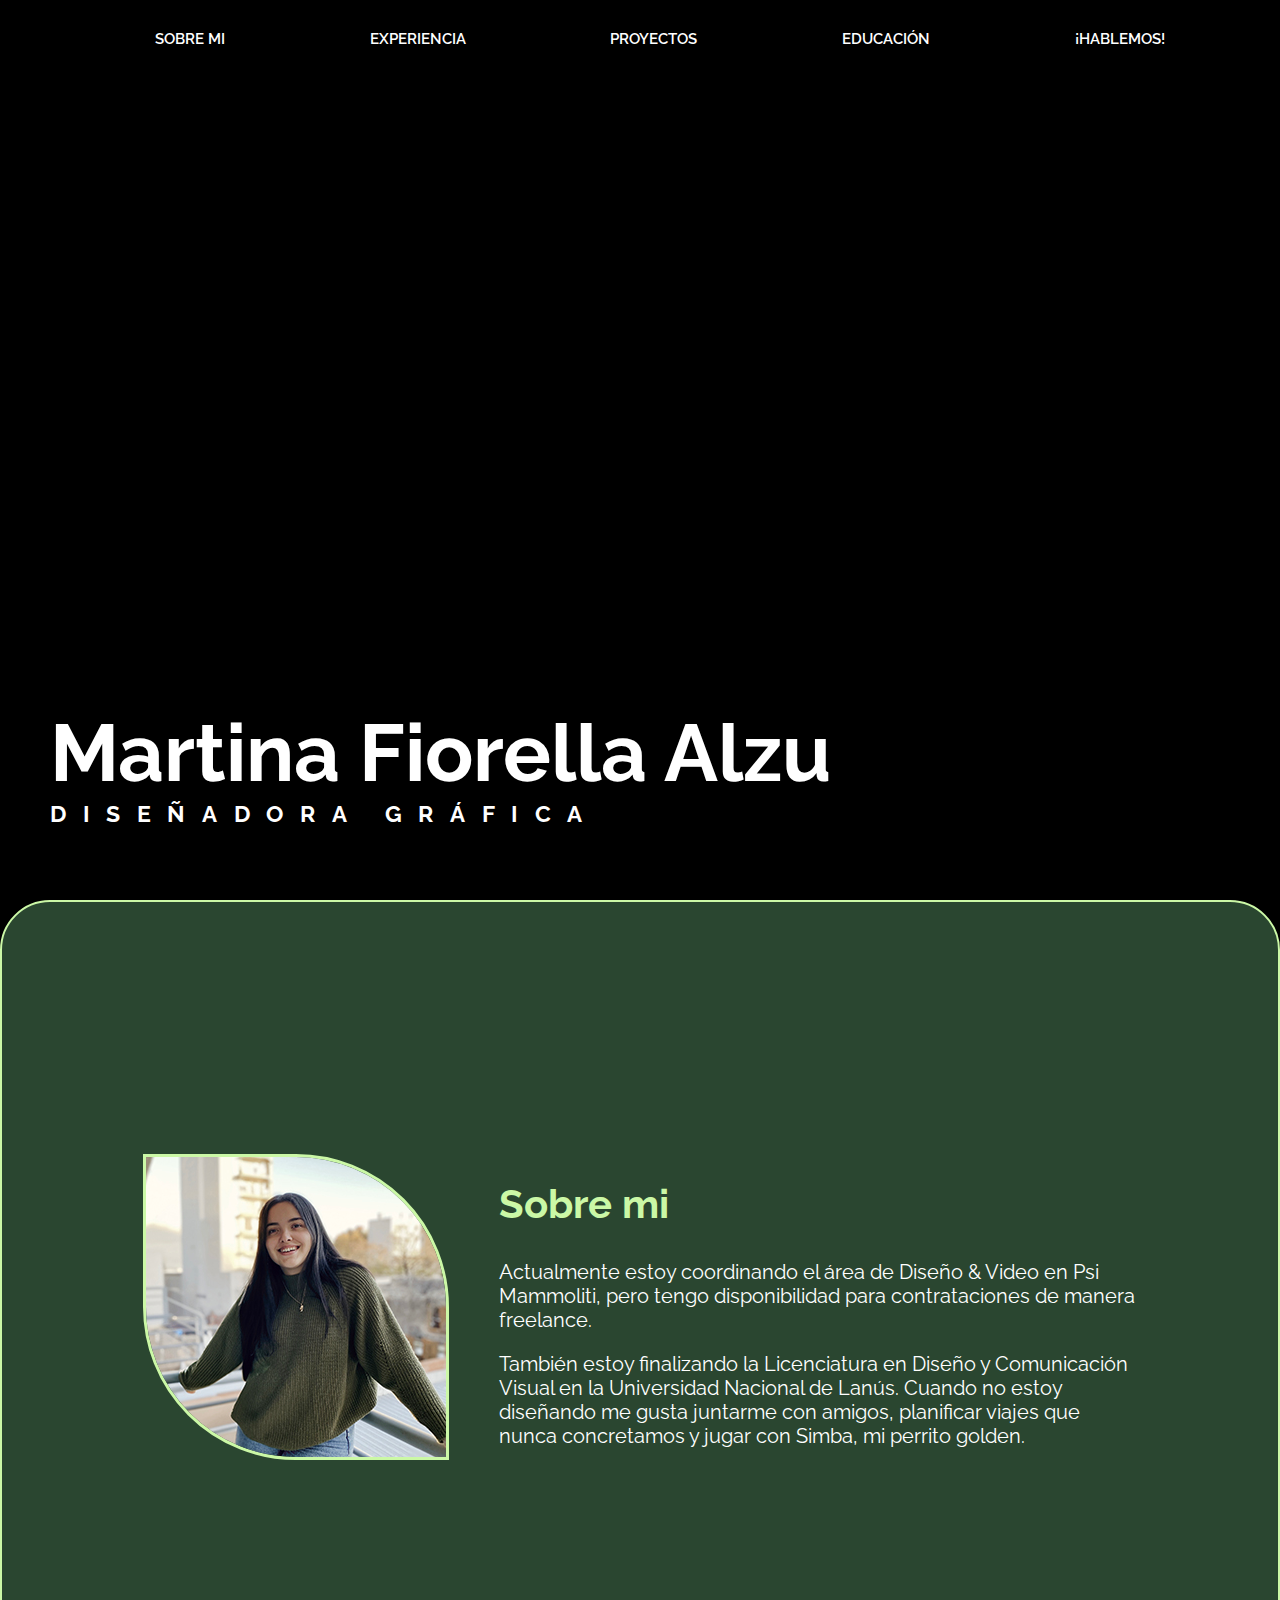
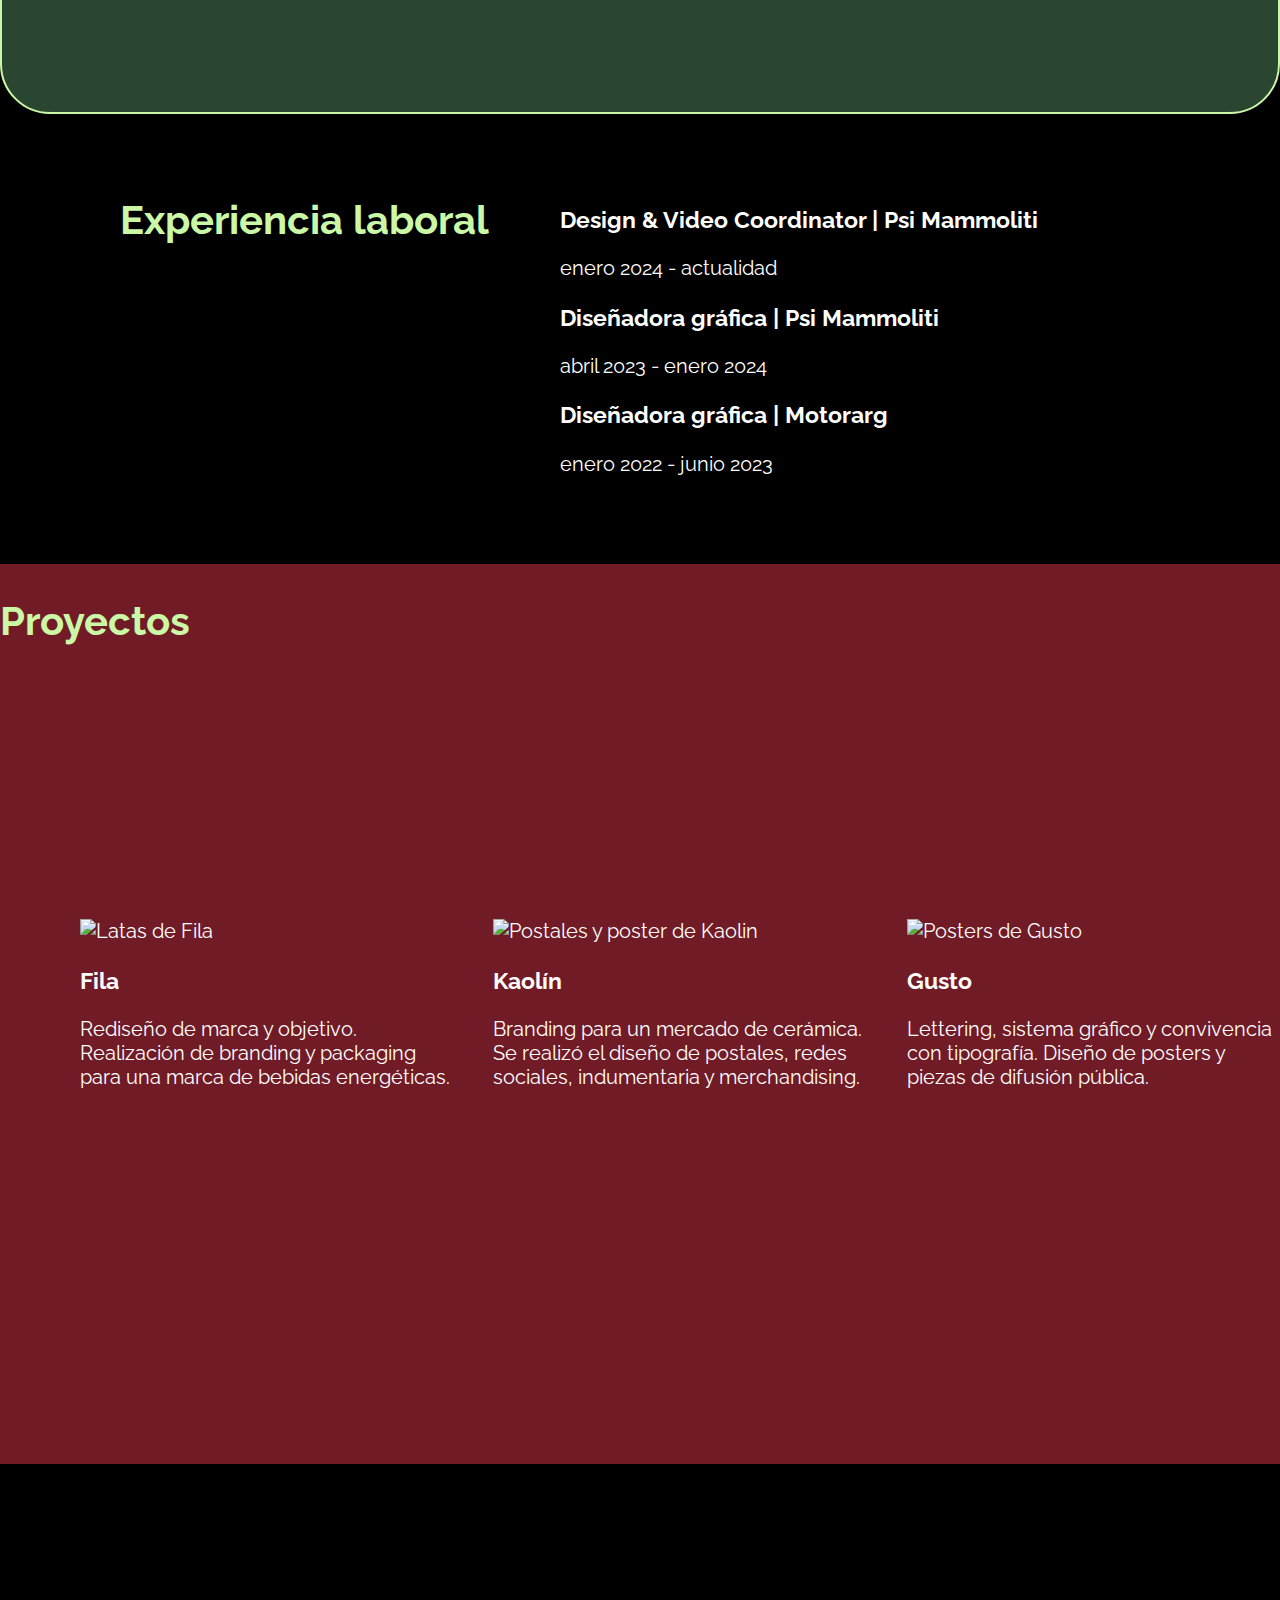
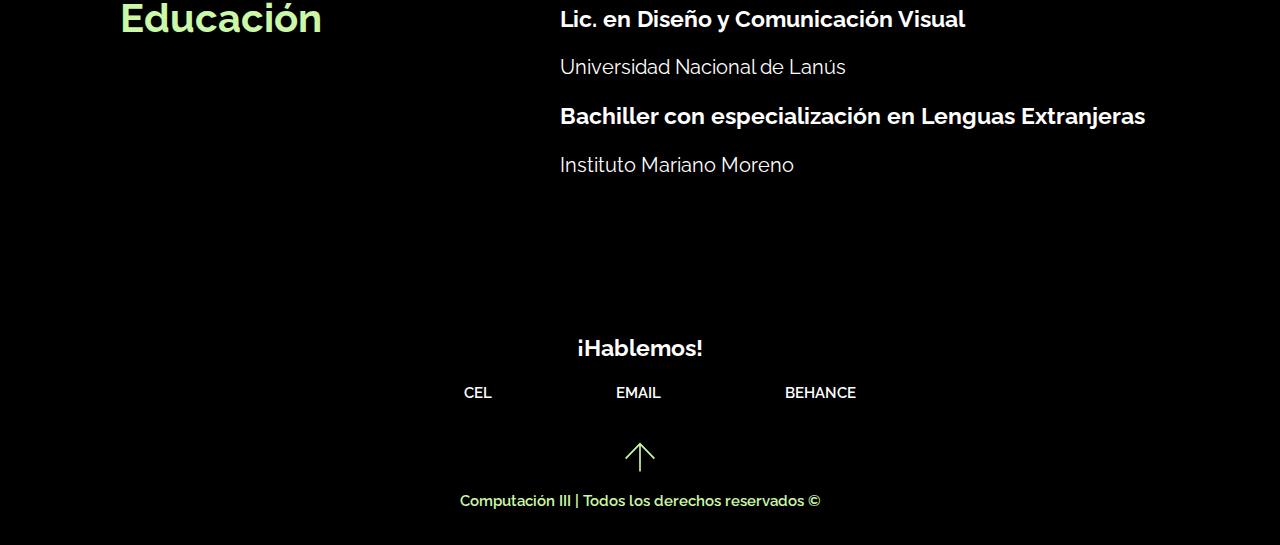
==== index.html @ 0dfab652 "entrega final" ====
<!DOCTYPE html>
<html>
    <head>
        <meta charset="utf-8"/>
        <title>Curriculum Martina Alzu</title>
        <link href="estilos.css" rel="stylesheet" type="text/css">
        <link rel="icon" type="image/svg" href="img/favicon-v1.svg" width="32px"/>
        <link rel="preconnect" href="https://fonts.googleapis.com">
        <link rel="preconnect" href="https://fonts.gstatic.com" crossorigin>
        <link href="https://fonts.googleapis.com/css2?family=Raleway:wght@100..900&display=swap" rel="stylesheet">
    </head>
    <body>
        <header id="inicio">
            <nav class="botones">
                    <ul>
                        <li><a href="#sobre-mi" target="_self">Sobre mi</a></li>
                        <li><a href="#experiencia" target="_self">Experiencia</a></li>
                        <li><a href="#proyectos" target="_self">Proyectos</a></li>
                        <li><a href="#educacion" target="_self">Educación</a></li>
                        <li><a href="#hablemos" target="_self">¡Hablemos!</a></li>
                    </ul>
            </nav>
            <div class="nombre">
                <h1>Martina Fiorella Alzu</h1>
                    <h3 id="title">Diseñadora gráfica</h3>
            </div>
        </header>
        <main>
            <section id="sobre-mi">
                <img src="img/foto_cv.jpg" width="300px" height="300px"
                        alt="Hola soy la foto de Martu que falló en cargar">
                <article class="info-personal">
                    <h2>Sobre mi</h2>
                    <p>Actualmente estoy coordinando el área de Dise&ntildeo & Video en Psi Mammoliti, pero tengo disponibilidad para contrataciones de manera freelance. 
                    <p>También estoy finalizando la Licenciatura en Diseño y Comunicación Visual en la Universidad Nacional de Lanús. Cuando no estoy diseñando me gusta juntarme con amigos, planificar viajes que nunca concretamos y jugar con Simba, mi perrito golden.</p>
                </article>
            </section>
            <section id="experiencia">
                <h2>Experiencia laboral</h2>
                <ul>
                    <li>
                        <h3>Design & Video Coordinator | Psi Mammoliti</h3>
                            <p>enero 2024 - actualidad</p>
                    </li>
                    <li>
                        <h3>Diseñadora gráfica | Psi Mammoliti</h3>
                            <p>abril 2023 - enero 2024</p>
                    </li>
                    <li>
                        <h3>Diseñadora gráfica | Motorarg</h3>
                            <p>enero 2022 - junio 2023</p>
                    </li>
                </ul>
            </section>
            <section id="proyectos">
                <h2>Proyectos</h2>
                <ul>
                    <li>
                         <img src="img/tp-1.jpg" width="300px" height="225px" alt="Latas de Fila">
                        <h3>Fila</h3>
                        <p>Rediseño de marca y objetivo. Realización de branding y packaging para una marca de bebidas energéticas.</p>
                    </li>
                    <li>
                        <img src="img/tp-2.jpg" width="300px" height="225px" alt="Postales y poster de Kaolin">
                        <h3>Kaolín</h3>
                        <p>Branding para un mercado de cerámica. Se realizó el diseño de postales, redes sociales, indumentaria y merchandising.</p>
                    </li>
                    <li>
                        <img src="img/tp-3.jpg" width="300px" height="225px" alt="Posters de Gusto">
                        <h3>Gusto</h3>
                        <p>Lettering, sistema gráfico y convivencia con tipografía. Diseño de posters y piezas de difusión pública.</p>
                    </li>
                </ul>
            </section>
            <section id="educacion">
                <h2>Educación</h2>
                <ul>
                    <li>
                        <h3>Lic. en Diseño y Comunicación Visual</h3>
                            <p>Universidad Nacional de Lanús</p>
                    </li>
                    <li>
                        <h3>Bachiller con especialización en Lenguas Extranjeras</h3>
                            <p>Instituto Mariano Moreno</p>
                    </li>
                </ul>
            </section>
            <section id="hablemos">
                <div>
                    <h3>¡Hablemos!</h3>
                    <ul>
                        <li><a href="https://wa.link/x2uj15" target="_blank">Cel</a></li>
                        <li><a href="mailto:alzumartina@gmail.com?Subject=¡Hablemos!">Email</a></li>
                        <li><a href="www.behance.net/martinaalzu" target="_blank">Behance</a></li>
                    </ul>
                </div>
            </section>
            <div class="flecha-arriba">
                <a href="#inicio">
                    <img src="img/flecha.svg" width="30px" height="30px" alt="flecha para volver arriba"></a>
            </div>
        </main>
        <footer>
            <p>Computación III | Todos los derechos reservados ©</p>
        </footer>
    </body>
</html>
---- estilos.css ----
@charset "utf-8"
/* CSS Document */

// <uniquifier>: Use a unique and descriptive class name
// <weight>: Use a value from 100 to 900

.raleway {
    font-family: "Raleway", sans-serif;
    font-optical-sizing: auto;
    font-weight: <weight>;
    font-style: normal;
}

html {
    font-family: 'Raleway', sans-serif;
    scroll-behavior: smooth;
    margin: 0px;
    padding: 0px;
    cursor: url("img/cursor_v4.svg"), auto;
    box-sizing: border-box;
}

header {
    background-image: url(img/banner_cv_v2.jpg);
    background-size: cover;
    background-repeat: no-repeat;
    background-attachment: fixed;
    height: 100vh;
    display: flex;
    flex-direction: column;
    justify-content: space-between;
}

#title {
    text-transform: uppercase;
    letter-spacing: 1cap;
    color: white;
    margin-top: 0px;
}

h1 {
    font-size: 80px;
    margin: 0%;
}

.nombre {
    flex-direction: column;
    padding: 50px;
}

.botones ul {
    background-color: black;
    list-style: none;
    display: flex;
    flex-direction: row;
    justify-content: space-evenly;
    margin-top: 0px;
    text-transform: uppercase;
    font-size: 15px;
    font-weight: 600;
}

nav li {
    padding: 30px;
}

#sobre-mi {
    display: flex;
    justify-content: center;
    align-items: center;
    height: 90vh;
    background-color: #2A4630;
    gap: 50px;
    border-radius: 50px;
    border-color: #CBF8A6;
    border-width: 2px;
    border-style: solid;
}

.info-personal {
    max-width: 50%;
}

#sobre-mi img {
    border-radius: 50%;
    border-top-left-radius: 0%;
    border-bottom-right-radius: 0%;
    border-color: #CBF8A6;
    border-width: 3px;
    border-style: solid;
}

h2 {
    font-size: 40px;
    font-weight: 700;
    color:rgb(203, 248, 166);
    width: 100%;
    max-width: 400px;
}

body {
    width: 100%;
    font-weight: 400;
    font-size: 20px;
    color: white;
    background-color: black;
    margin: 0px auto;
}

a {
    text-decoration: none;
    color: white;
}

a:hover {
    transition: 0.2s;
    padding: 10px;
    border-radius: 10px;
    box-shadow: #CBF8A6 0 0 0 3px;
}

#experiencia, #educacion {
    display: flex;
    justify-content: center;
    height: 50vh;
    flex-wrap: wrap;
    align-content: center;
}

#experiencia ul, #educacion ul {
    width: 100%;
    max-width: 600px;
    list-style: none;
}

#proyectos {
    background-color: #711B26;
    display: flex;
    gap: 40px;
    height: 100vh;
}

#proyectos ul {
    list-style: none;
    display: flex;
    align-items: center;
    gap: 40px;
}

#proyectos li {
    width: 100%;
    max-width: 600px;
}

#proyectos h2 {
    width: 0%;
}

#proyectos img:hover {
    transition: 0.5s ease;
    border-radius: 20px;
    filter: brightness(50%);
}

#hablemos {
    background-image: url(img/hablemos_cv.jpg);
    background-size: cover;
}

#hablemos ul {
    display: flex;
    list-style: none;
    justify-content: center;
}

#hablemos li {
    padding-inline: 5%;
    padding-bottom: 20px;
    margin-top: 0px;
    text-transform: uppercase;
    font-size: 15px;
    font-weight: 600;
}

#hablemos h3 {
    display: flex;
    justify-content: center;
    padding-top: 20px;
    margin-top: 0%;
}

footer {
    display: flex;
    justify-content: center;
    font-size: 15px;
    font-weight: 600;
    padding-bottom: 20px;
    color: #CBF8A6;
}

.flecha-arriba {
    display: flex;
    justify-content: center;
}
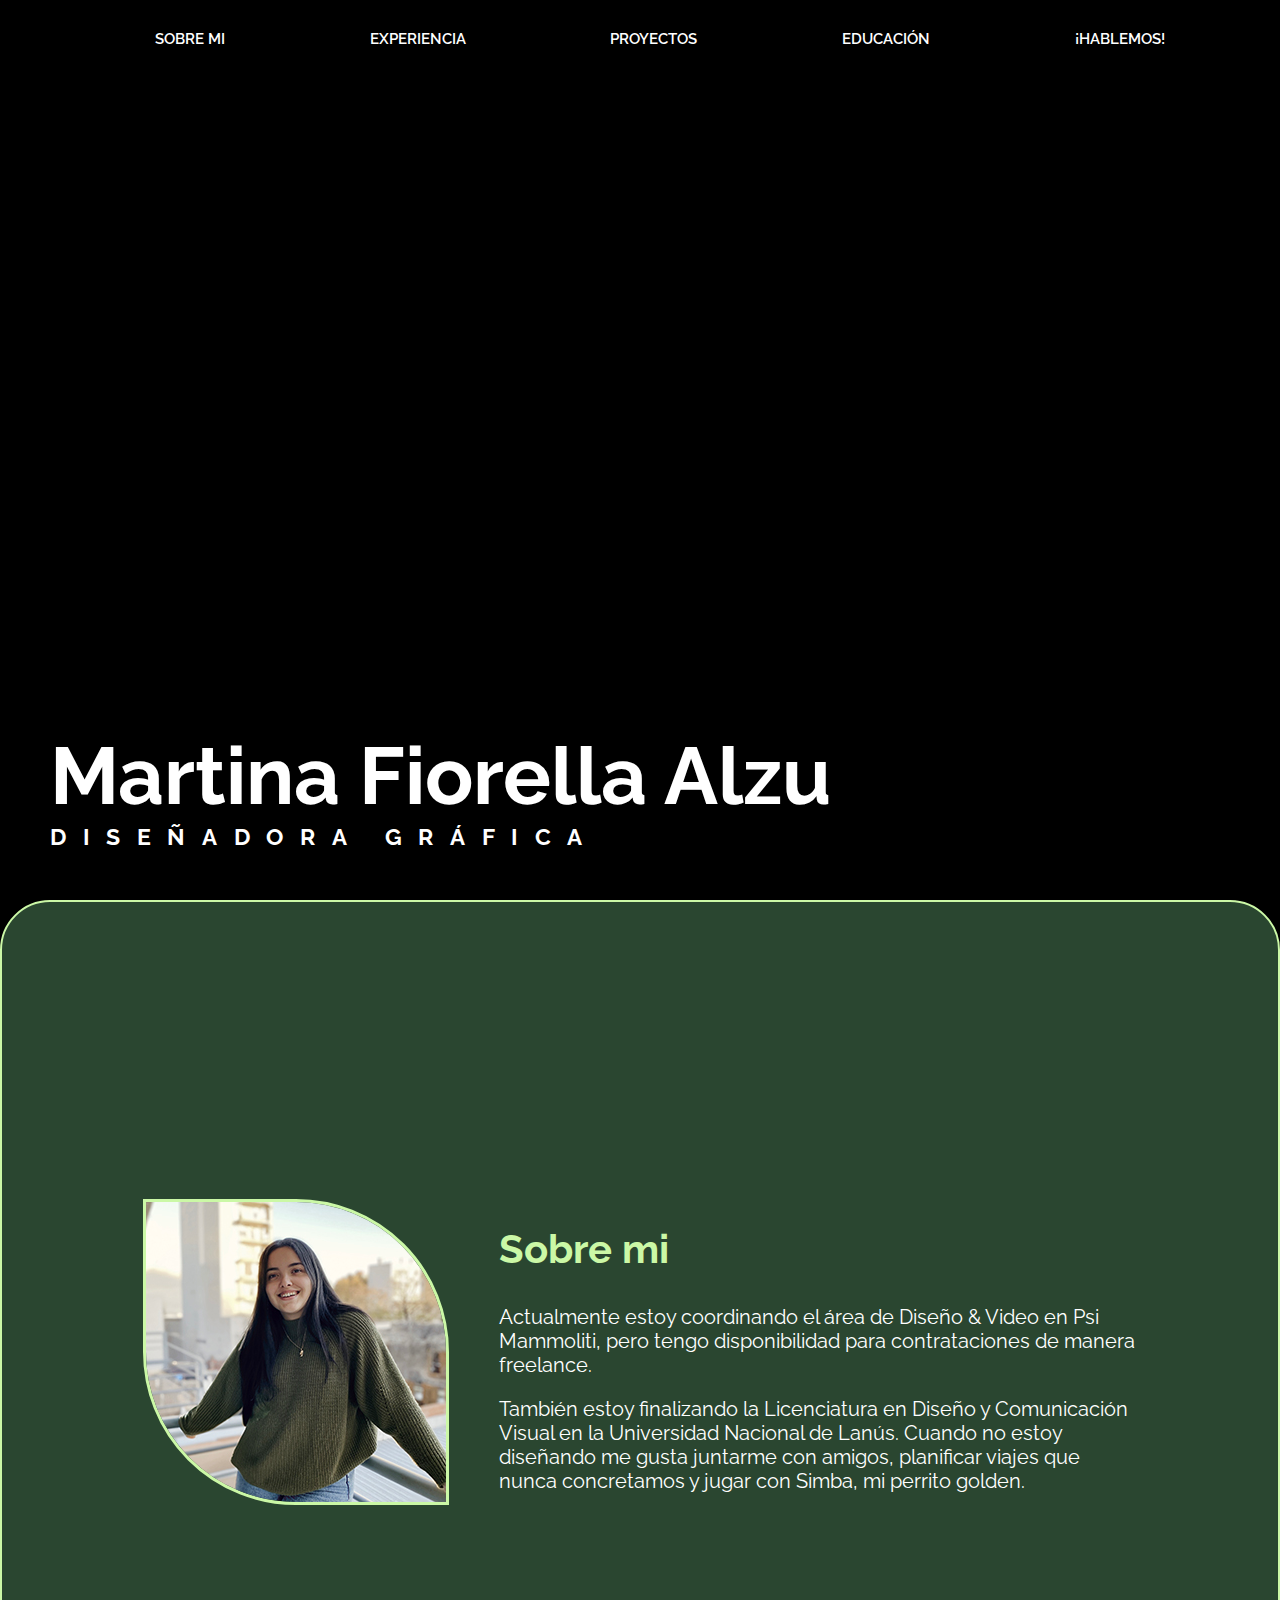
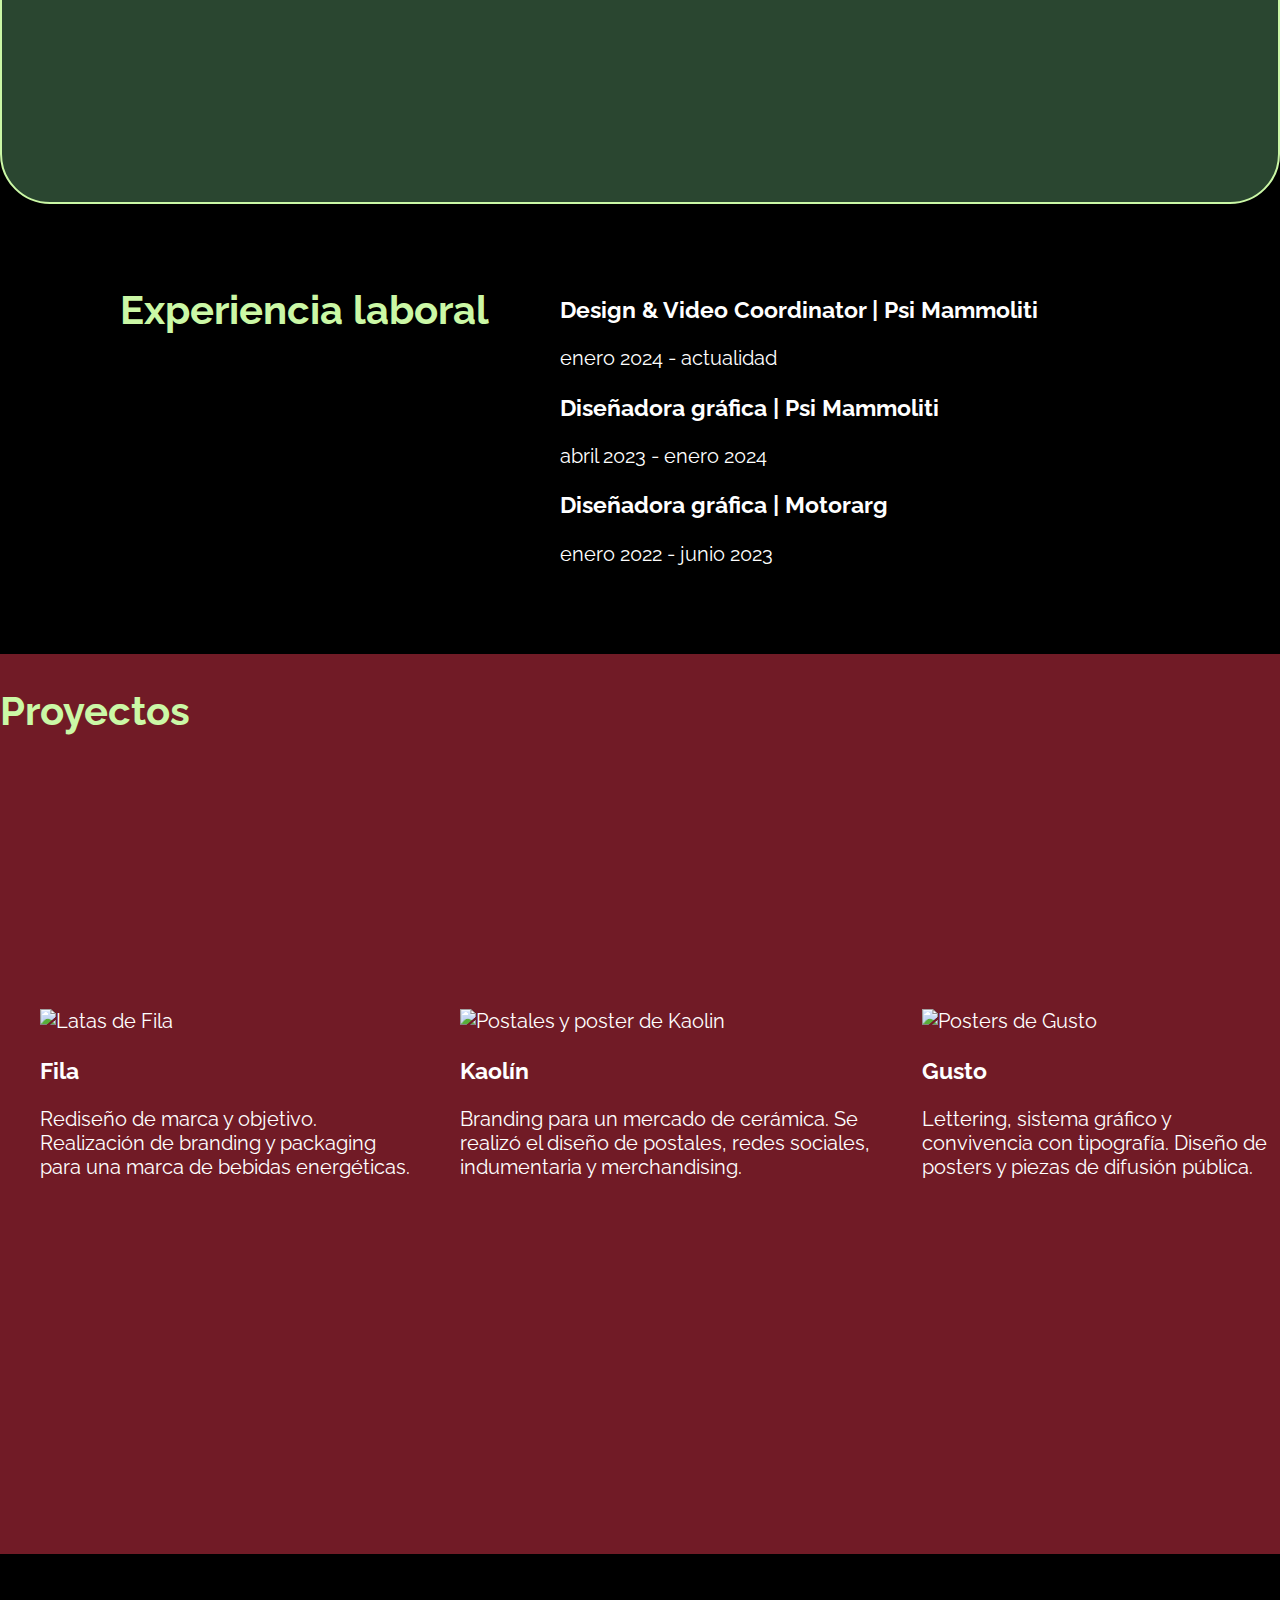
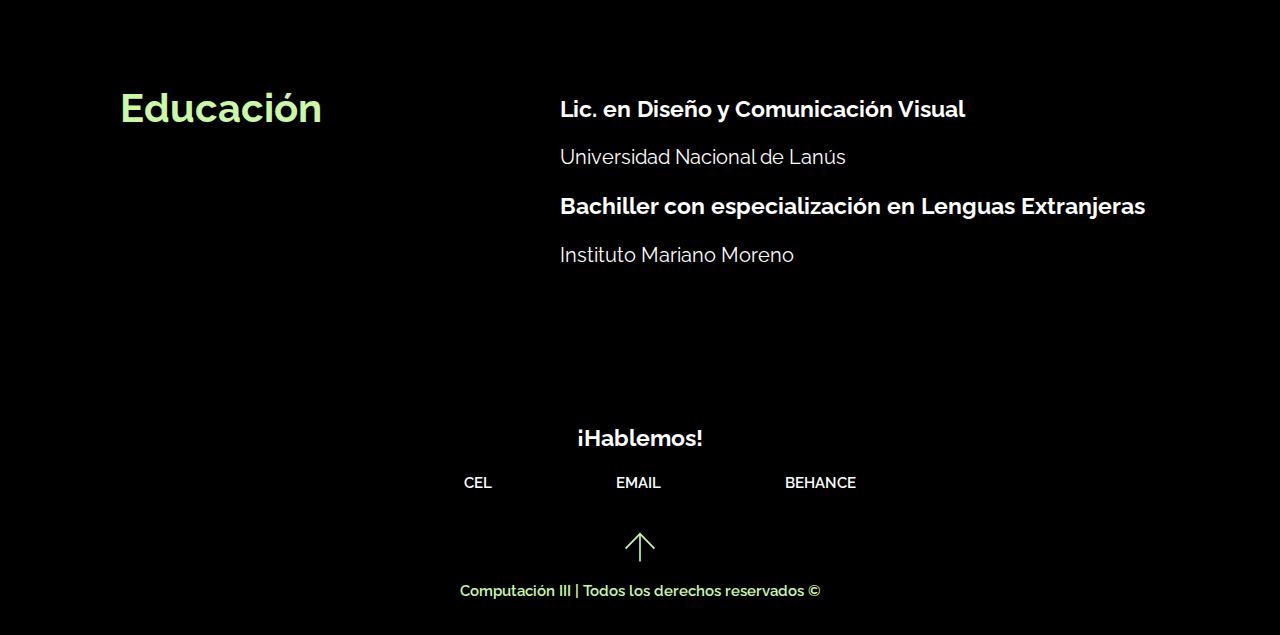
==== commit c7574ba2: "entrega final" ====
--- a/index.html
+++ b/index.html
@@ -91,7 +91,7 @@
                     <ul>
                         <li><a href="https://wa.link/x2uj15" target="_blank">Cel</a></li>
                         <li><a href="mailto:alzumartina@gmail.com?Subject=¡Hablemos!">Email</a></li>
-                        <li><a href="www.behance.net/martinaalzu" target="_blank">Behance</a></li>
+                        <li><a href="https://www.behance.net/martinaalzu" target="_blank">Behance</a></li>
                     </ul>
                 </div>
             </section>
--- a/estilos.css
+++ b/estilos.css
@@ -36,6 +36,7 @@
     letter-spacing: 1cap;
     color: white;
     margin-top: 0px;
+    margin-bottom: 0%;
 }
 
 h1 {
@@ -68,7 +69,7 @@
     display: flex;
     justify-content: center;
     align-items: center;
-    height: 90vh;
+    height: 100vh;
     background-color: #2A4630;
     gap: 50px;
     border-radius: 50px;
@@ -136,7 +137,6 @@
 #proyectos {
     background-color: #711B26;
     display: flex;
-    gap: 40px;
     height: 100vh;
 }
 
@@ -148,14 +148,14 @@
 }
 
 #proyectos li {
-    width: 100%;
-    max-width: 600px;
+    max-width: 500px;
 }
 
 #proyectos h2 {
     width: 0%;
 }
 
+}
 #proyectos img:hover {
     transition: 0.5s ease;
     border-radius: 20px;
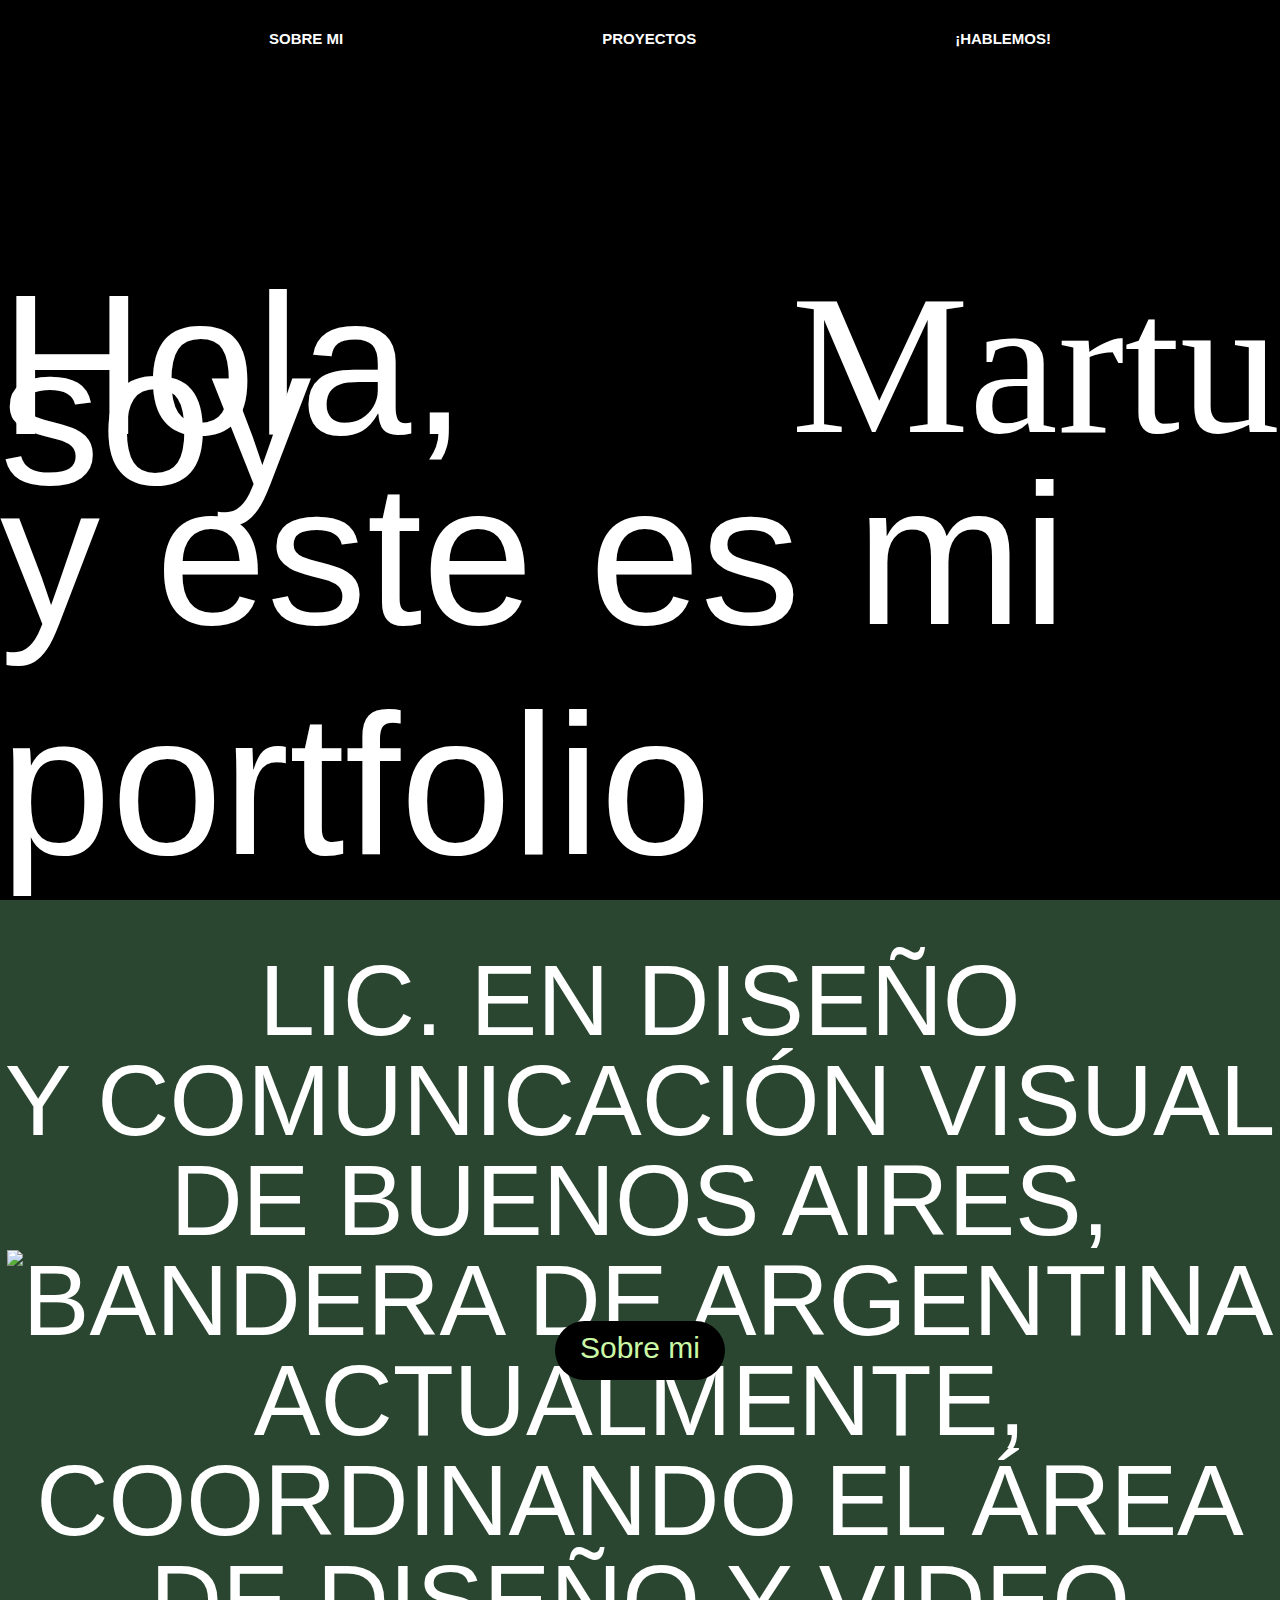
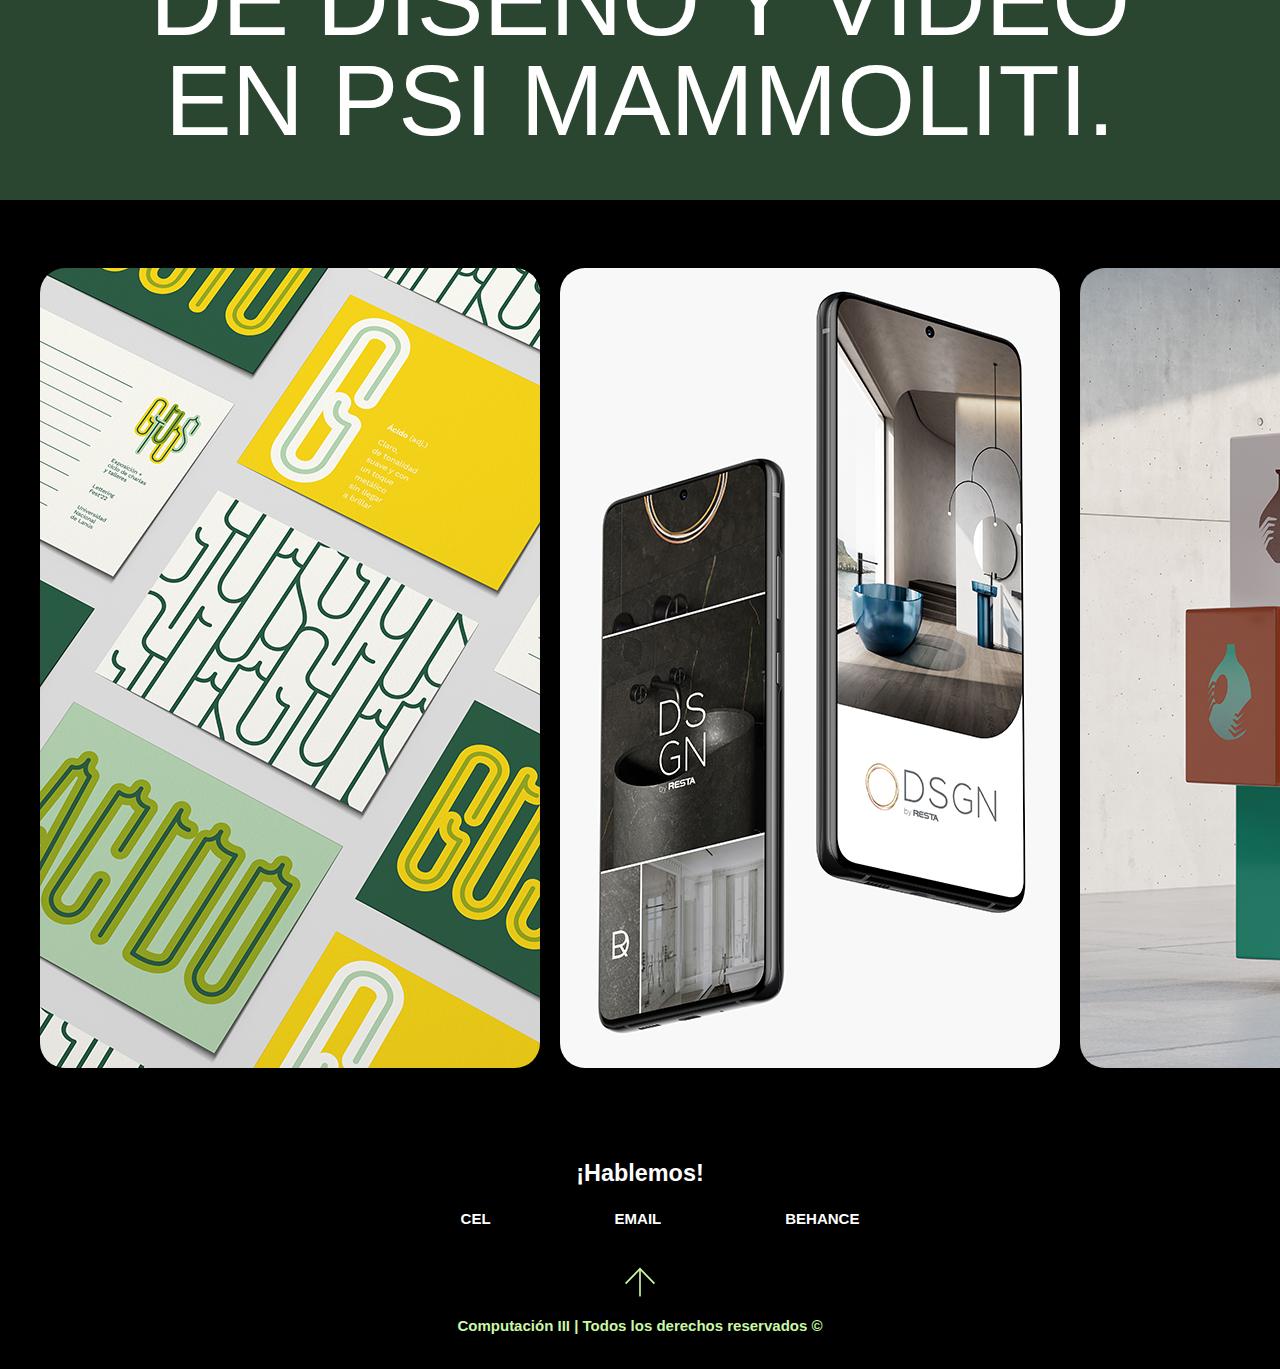
==== commit 54c8295b: "avances slider" ====
--- a/index.html
+++ b/index.html
@@ -14,76 +14,47 @@
             <nav class="botones">
                     <ul>
                         <li><a href="#sobre-mi" target="_self">Sobre mi</a></li>
-                        <li><a href="#experiencia" target="_self">Experiencia</a></li>
-                        <li><a href="#proyectos" target="_self">Proyectos</a></li>
-                        <li><a href="#educacion" target="_self">Educación</a></li>
+                        <li><a href="proyectos.html" target="_self">Proyectos</a></li>
                         <li><a href="#hablemos" target="_self">¡Hablemos!</a></li>
                     </ul>
             </nav>
-            <div class="nombre">
-                <h1>Martina Fiorella Alzu</h1>
-                    <h3 id="title">Diseñadora gráfica</h3>
+            <div class="intro">
+                <div class="nombre">
+                    <h2>Hola, soy</h2>
+                    <h1>Martu</h1>
+                </div>
+                <h2>y este es mi portfolio</h2>
             </div>
         </header>
         <main>
             <section id="sobre-mi">
-                <img src="img/foto_cv.jpg" width="300px" height="300px"
-                        alt="Hola soy la foto de Martu que falló en cargar">
-                <article class="info-personal">
-                    <h2>Sobre mi</h2>
-                    <p>Actualmente estoy coordinando el área de Dise&ntildeo & Video en Psi Mammoliti, pero tengo disponibilidad para contrataciones de manera freelance. 
-                    <p>También estoy finalizando la Licenciatura en Diseño y Comunicación Visual en la Universidad Nacional de Lanús. Cuando no estoy diseñando me gusta juntarme con amigos, planificar viajes que nunca concretamos y jugar con Simba, mi perrito golden.</p>
-                </article>
-            </section>
-            <section id="experiencia">
-                <h2>Experiencia laboral</h2>
-                <ul>
-                    <li>
-                        <h3>Design & Video Coordinator | Psi Mammoliti</h3>
-                            <p>enero 2024 - actualidad</p>
-                    </li>
-                    <li>
-                        <h3>Diseñadora gráfica | Psi Mammoliti</h3>
-                            <p>abril 2023 - enero 2024</p>
-                    </li>
-                    <li>
-                        <h3>Diseñadora gráfica | Motorarg</h3>
-                            <p>enero 2022 - junio 2023</p>
-                    </li>
-                </ul>
+                <p class="hola">Sobre mi</p>
+                <p class="info-personal">
+                    Lic. en Diseño <br> y Comunicación Visual <br> de Buenos Aires, <img src="img/bandera.png" alt="Bandera de Argentina" width="115px" height="80px">Actualmente, coordinando el área de Diseño y Video <br> en Psi Mammoliti.
+                </p>
             </section>
             <section id="proyectos">
-                <h2>Proyectos</h2>
-                <ul>
-                    <li>
-                         <img src="img/tp-1.jpg" width="300px" height="225px" alt="Latas de Fila">
-                        <h3>Fila</h3>
-                        <p>Rediseño de marca y objetivo. Realización de branding y packaging para una marca de bebidas energéticas.</p>
-                    </li>
-                    <li>
-                        <img src="img/tp-2.jpg" width="300px" height="225px" alt="Postales y poster de Kaolin">
-                        <h3>Kaolín</h3>
-                        <p>Branding para un mercado de cerámica. Se realizó el diseño de postales, redes sociales, indumentaria y merchandising.</p>
-                    </li>
-                    <li>
-                        <img src="img/tp-3.jpg" width="300px" height="225px" alt="Posters de Gusto">
-                        <h3>Gusto</h3>
-                        <p>Lettering, sistema gráfico y convivencia con tipografía. Diseño de posters y piezas de difusión pública.</p>
-                    </li>
-                </ul>
-            </section>
-            <section id="educacion">
-                <h2>Educación</h2>
-                <ul>
-                    <li>
-                        <h3>Lic. en Diseño y Comunicación Visual</h3>
-                            <p>Universidad Nacional de Lanús</p>
-                    </li>
-                    <li>
-                        <h3>Bachiller con especialización en Lenguas Extranjeras</h3>
-                            <p>Instituto Mariano Moreno</p>
-                    </li>
-                </ul>
+                <div class="slider">
+                    <ul style="will-change: transform; 
+                    transform: translate3d(0px, 0px, 0px) scale3d(1, 1, 1) rotateX(0deg) rotateY(0deg) rotateZ(0deg) skew(0deg, 0deg); 
+                    transform-style: preserve-3d;">
+                        <li>
+                        <img src="img/gusto-thumbnail.jpg" width="500px" height="800px" alt="Branding Gusto">
+                        </li>
+                        <li>
+                        <img src="img/dsgn-thumbnail.jpg" width="500px" height="800px" alt="Identidad DSGN">
+                        </li>
+                        <li>
+                        <img src="img/kaolin-thumbnail.jpg" width="500px" height="800px" alt="Branding Kaolin">
+                        </li>
+                        <li>
+                        <img src="img/estileza-thumbnail.jpg" width="500px" height="800px" alt="RRSS Estileza">
+                        </li>
+                        <li>
+                        <img src="img/resta-thumbnail.jpg" width="500px" height="800px" alt="Brochure Resta">
+                        </li>
+                    </ul>
+                </div>
             </section>
             <section id="hablemos">
                 <div>
--- a/estilos.css
+++ b/estilos.css
@@ -1,18 +1,43 @@
 @charset "utf-8"
 /* CSS Document */
 
-// <uniquifier>: Use a unique and descriptive class name
-// <weight>: Use a value from 100 to 900
-
-.raleway {
-    font-family: "Raleway", sans-serif;
-    font-optical-sizing: auto;
-    font-weight: <weight>;
-    font-style: normal;
+;@font-face {
+    font-family: Helvetica;
+    src: url(fonts/HelveticaNeueLTStd-Bd.otf);
+    font-weight: 400;
+    font-style: normal;
+}
+
+@font-face {
+    font-family: Helvetica;
+    src: url(fonts/HelveticaNeueLTStd-Md.otf);
+    font-weight: 300;
+    font-style: normal;
+}
+
+@font-face {
+    font-family: Helvetica;
+    src: url(fonts/HelveticaNeueLTStd-Roman.otf);
+    font-weight: 200;
+    font-style: normal;
+}
+
+@font-face {
+    font-family: Helvetica;
+    src: url(fonts/HelveticaNeueLTStd-Th.otf);
+    font-weight: 100;
+    font-style: normal;
+}
+
+@font-face {
+    font-family: 'GtSuperText';
+    src: url(fonts/GT-Super-Text-Bold-Italic-Trial.otf);
+    font-weight: 500;
+    font-style:italic;
 }
 
 html {
-    font-family: 'Raleway', sans-serif;
+    font-family: 'Helvetica', sans-serif;
     scroll-behavior: smooth;
     margin: 0px;
     padding: 0px;
@@ -28,7 +53,7 @@
     height: 100vh;
     display: flex;
     flex-direction: column;
-    justify-content: space-between;
+    justify-content: flex-end;
 }
 
 #title {
@@ -40,13 +65,29 @@
 }
 
 h1 {
-    font-size: 80px;
-    margin: 0%;
+    font-size: 200px;
+    font-weight: 400;
+    margin: 0;
+    font-family: 'Gt-SuperText';
+}
+
+h2 {
+    font-size: 200px;
+    font-weight: 100;
+    color: #fff;
+    margin: 0;
+}
+
+.intro {
+    display: flex;
+    flex-direction: column;
+    align-items: center;
 }
 
 .nombre {
-    flex-direction: column;
-    padding: 50px;
+    display: flex;
+    gap: 50px;
+    line-height: 50px;
 }
 
 .botones ul {
@@ -61,47 +102,46 @@
     font-weight: 600;
 }
 
+.botones {
+    position: fixed;
+    top: 0;
+    width: 100%;
+}
+
 nav li {
     padding: 30px;
 }
 
+.hola {
+    background-color: black;
+    border-radius: 50px;
+    padding: 10px 25px 15px;
+    color:#CBF8A6;
+    font-weight: 200;
+    font-size: 30px;
+    margin: 0;
+    position: absolute;
+}
+
 #sobre-mi {
     display: flex;
+    flex-direction: column;
     justify-content: center;
     align-items: center;
     height: 100vh;
     background-color: #2A4630;
-    gap: 50px;
-    border-radius: 50px;
-    border-color: #CBF8A6;
-    border-width: 2px;
-    border-style: solid;
 }
 
 .info-personal {
-    max-width: 50%;
-}
-
-#sobre-mi img {
-    border-radius: 50%;
-    border-top-left-radius: 0%;
-    border-bottom-right-radius: 0%;
-    border-color: #CBF8A6;
-    border-width: 3px;
-    border-style: solid;
-}
-
-h2 {
-    font-size: 40px;
-    font-weight: 700;
-    color:rgb(203, 248, 166);
-    width: 100%;
-    max-width: 400px;
+    font-weight: 200;
+    font-size: 100px;
+    text-transform: uppercase;
+    max-width: 1600px;
+    line-height: 100px;
+    text-align: center;
 }
 
 body {
-    width: 100%;
-    font-weight: 400;
     font-size: 20px;
     color: white;
     background-color: black;
@@ -120,45 +160,25 @@
     box-shadow: #CBF8A6 0 0 0 3px;
 }
 
-#experiencia, #educacion {
-    display: flex;
-    justify-content: center;
-    height: 50vh;
-    flex-wrap: wrap;
-    align-content: center;
-}
-
-#experiencia ul, #educacion ul {
-    width: 100%;
-    max-width: 600px;
-    list-style: none;
-}
-
-#proyectos {
-    background-color: #711B26;
-    display: flex;
-    height: 100vh;
-}
-
 #proyectos ul {
     list-style: none;
     display: flex;
+    gap: 20px;
+    height: 100vh;
     align-items: center;
-    gap: 40px;
-}
-
-#proyectos li {
-    max-width: 500px;
-}
-
-#proyectos h2 {
-    width: 0%;
-}
-
-}
-#proyectos img:hover {
+}
+
+.slider img {
+    border-radius: 25px;
+}
+
+.slider {
+    overflow: hidden;
+}
+
+.slider img:hover {
     transition: 0.5s ease;
-    border-radius: 20px;
+    border-radius: 25px;
     filter: brightness(50%);
 }
 
@@ -201,4 +221,4 @@
 .flecha-arriba {
     display: flex;
     justify-content: center;
-}
+}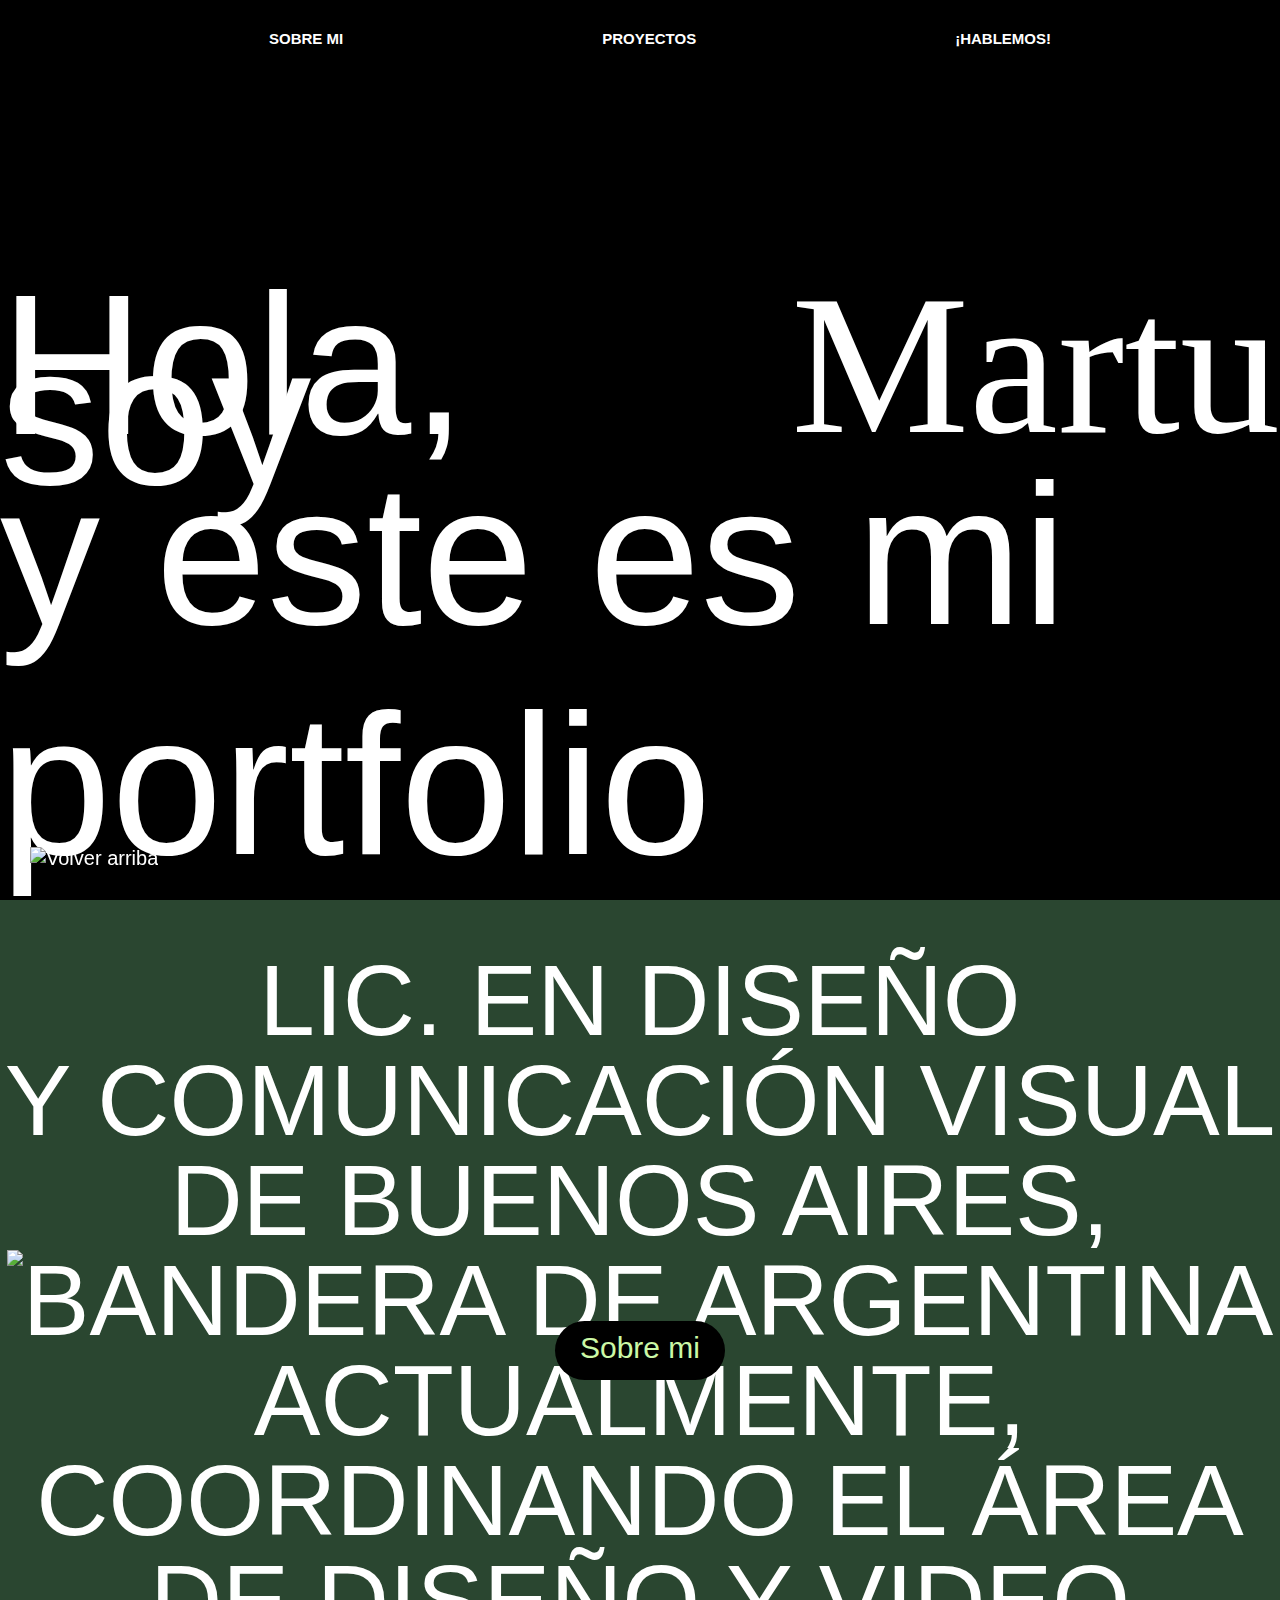
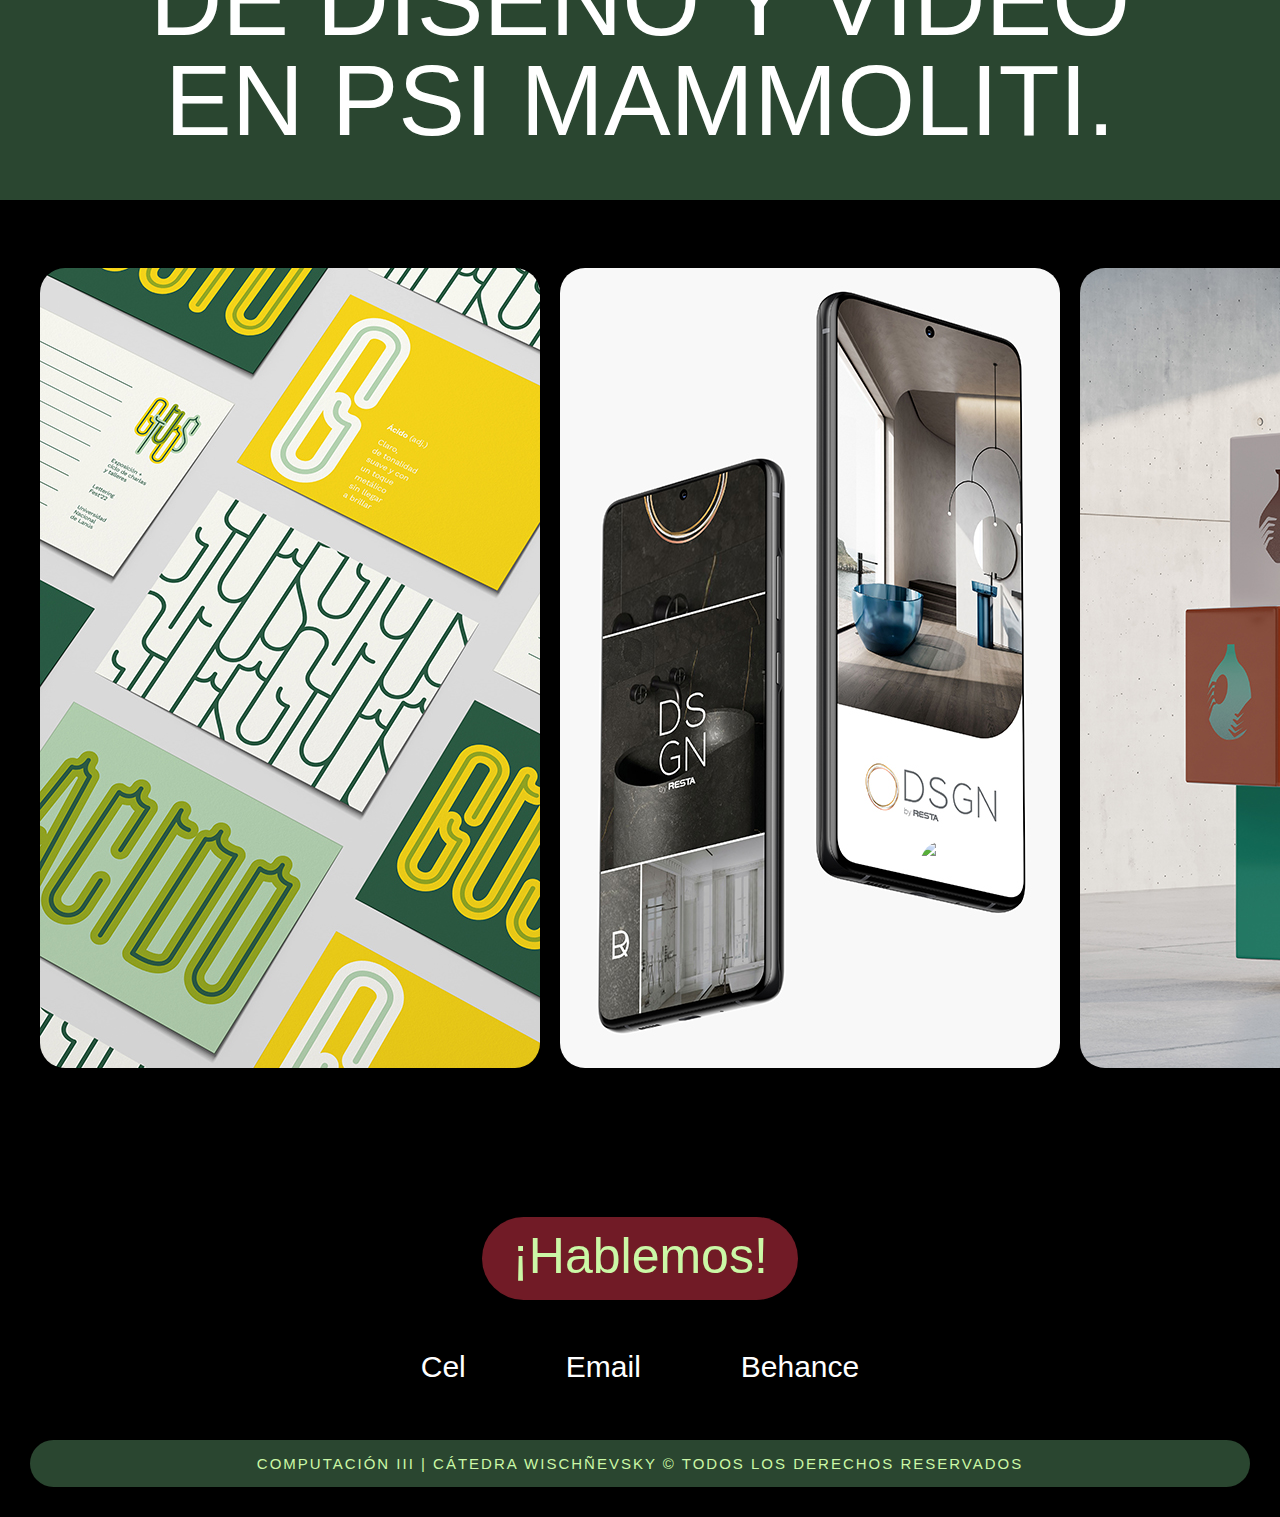
==== commit af554816: "cambios seccion hablemos" ====
--- a/index.html
+++ b/index.html
@@ -14,7 +14,7 @@
             <nav class="botones">
                     <ul>
                         <li><a href="#sobre-mi" target="_self">Sobre mi</a></li>
-                        <li><a href="proyectos.html" target="_self">Proyectos</a></li>
+                        <li><a href="#proyectos" target="_self">Proyectos</a></li>
                         <li><a href="#hablemos" target="_self">¡Hablemos!</a></li>
                     </ul>
             </nav>
@@ -35,9 +35,8 @@
             </section>
             <section id="proyectos">
                 <div class="slider">
-                    <ul style="will-change: transform; 
-                    transform: translate3d(0px, 0px, 0px) scale3d(1, 1, 1) rotateX(0deg) rotateY(0deg) rotateZ(0deg) skew(0deg, 0deg); 
-                    transform-style: preserve-3d;">
+                    <img src="img/flecha-slider.svg" alt="Deslizar" width="100px" height="100px" class="flecha-slider">
+                    <ul>
                         <li>
                         <img src="img/gusto-thumbnail.jpg" width="500px" height="800px" alt="Branding Gusto">
                         </li>
@@ -57,7 +56,7 @@
                 </div>
             </section>
             <section id="hablemos">
-                <div>
+                <div class="hablemos">
                     <h3>¡Hablemos!</h3>
                     <ul>
                         <li><a href="https://wa.link/x2uj15" target="_blank">Cel</a></li>
@@ -67,12 +66,12 @@
                 </div>
             </section>
             <div class="flecha-arriba">
-                <a href="#inicio">
-                    <img src="img/flecha.svg" width="30px" height="30px" alt="flecha para volver arriba"></a>
+                <a href="#top" id="flecha-volver" class="flechas"><img src="img/flecha-arriba.svg" alt="Volver arriba"
+                width="40px" height="40px"></a>
             </div>
         </main>
         <footer>
-            <p>Computación III | Todos los derechos reservados ©</p>
+            <p>computación iii  |  cátedra wischñevsky © todos los derechos reservados</p>
         </footer>
     </body>
 </html>--- a/estilos.css
+++ b/estilos.css
@@ -53,7 +53,7 @@
     height: 100vh;
     display: flex;
     flex-direction: column;
-    justify-content: flex-end;
+    justify-content: space-between;
 }
 
 #title {
@@ -64,6 +64,15 @@
     margin-bottom: 0%;
 }
 
+.flecha-arriba {
+    display: flex;
+    justify-content: flex-end;
+    position: fixed;
+    left: 30px;
+    bottom: 30px;
+    z-index: 1000;
+}
+
 h1 {
     font-size: 200px;
     font-weight: 400;
@@ -103,8 +112,6 @@
 }
 
 .botones {
-    position: fixed;
-    top: 0;
     width: 100%;
 }
 
@@ -153,7 +160,7 @@
     color: white;
 }
 
-a:hover {
+nav a:hover {
     transition: 0.2s;
     padding: 10px;
     border-radius: 10px;
@@ -174,6 +181,7 @@
 
 .slider {
     overflow: hidden;
+    position: relative;
 }
 
 .slider img:hover {
@@ -182,43 +190,63 @@
     filter: brightness(50%);
 }
 
+.flecha-slider {
+    display: flex;
+    justify-content: flex-end;
+    position: absolute;
+    right: 210px;
+    bottom: 200px;
+    z-index: 900;
+    transform: translateX(-50%);
+}
+
 #hablemos {
     background-image: url(img/hablemos_cv.jpg);
     background-size: cover;
 }
 
+.hablemos {
+    height: 30vh;
+    display: flex;
+    flex-direction: column;
+    justify-content: center;
+    align-items: center;
+}
+
 #hablemos ul {
     display: flex;
     list-style: none;
-    justify-content: center;
+    justify-content: space-;
+    margin: 0;
+    padding: 0;
+    gap: 100px;
 }
 
 #hablemos li {
-    padding-inline: 5%;
-    padding-bottom: 20px;
-    margin-top: 0px;
-    text-transform: uppercase;
     font-size: 15px;
-    font-weight: 600;
+    font-weight: 200;
+    font-size: 30px;
 }
 
 #hablemos h3 {
-    display: flex;
-    justify-content: center;
-    padding-top: 20px;
-    margin-top: 0%;
+    background-color: #711B26;
+    width: fit-content;
+    padding: 10px 30px 15px;
+    border-radius: 50px;
+    color: #CBF8A6;
+    font-weight: 200;
+    font-size: 50px;
 }
 
 footer {
     display: flex;
     justify-content: center;
     font-size: 15px;
-    font-weight: 600;
-    padding-bottom: 20px;
+    font-weight: 200;
     color: #CBF8A6;
-}
-
-.flecha-arriba {
-    display: flex;
-    justify-content: center;
+    text-transform: uppercase;
+    letter-spacing:2px;
+    background-color: #2A4630;
+    border-radius: 50px;
+    margin: 30px;
 }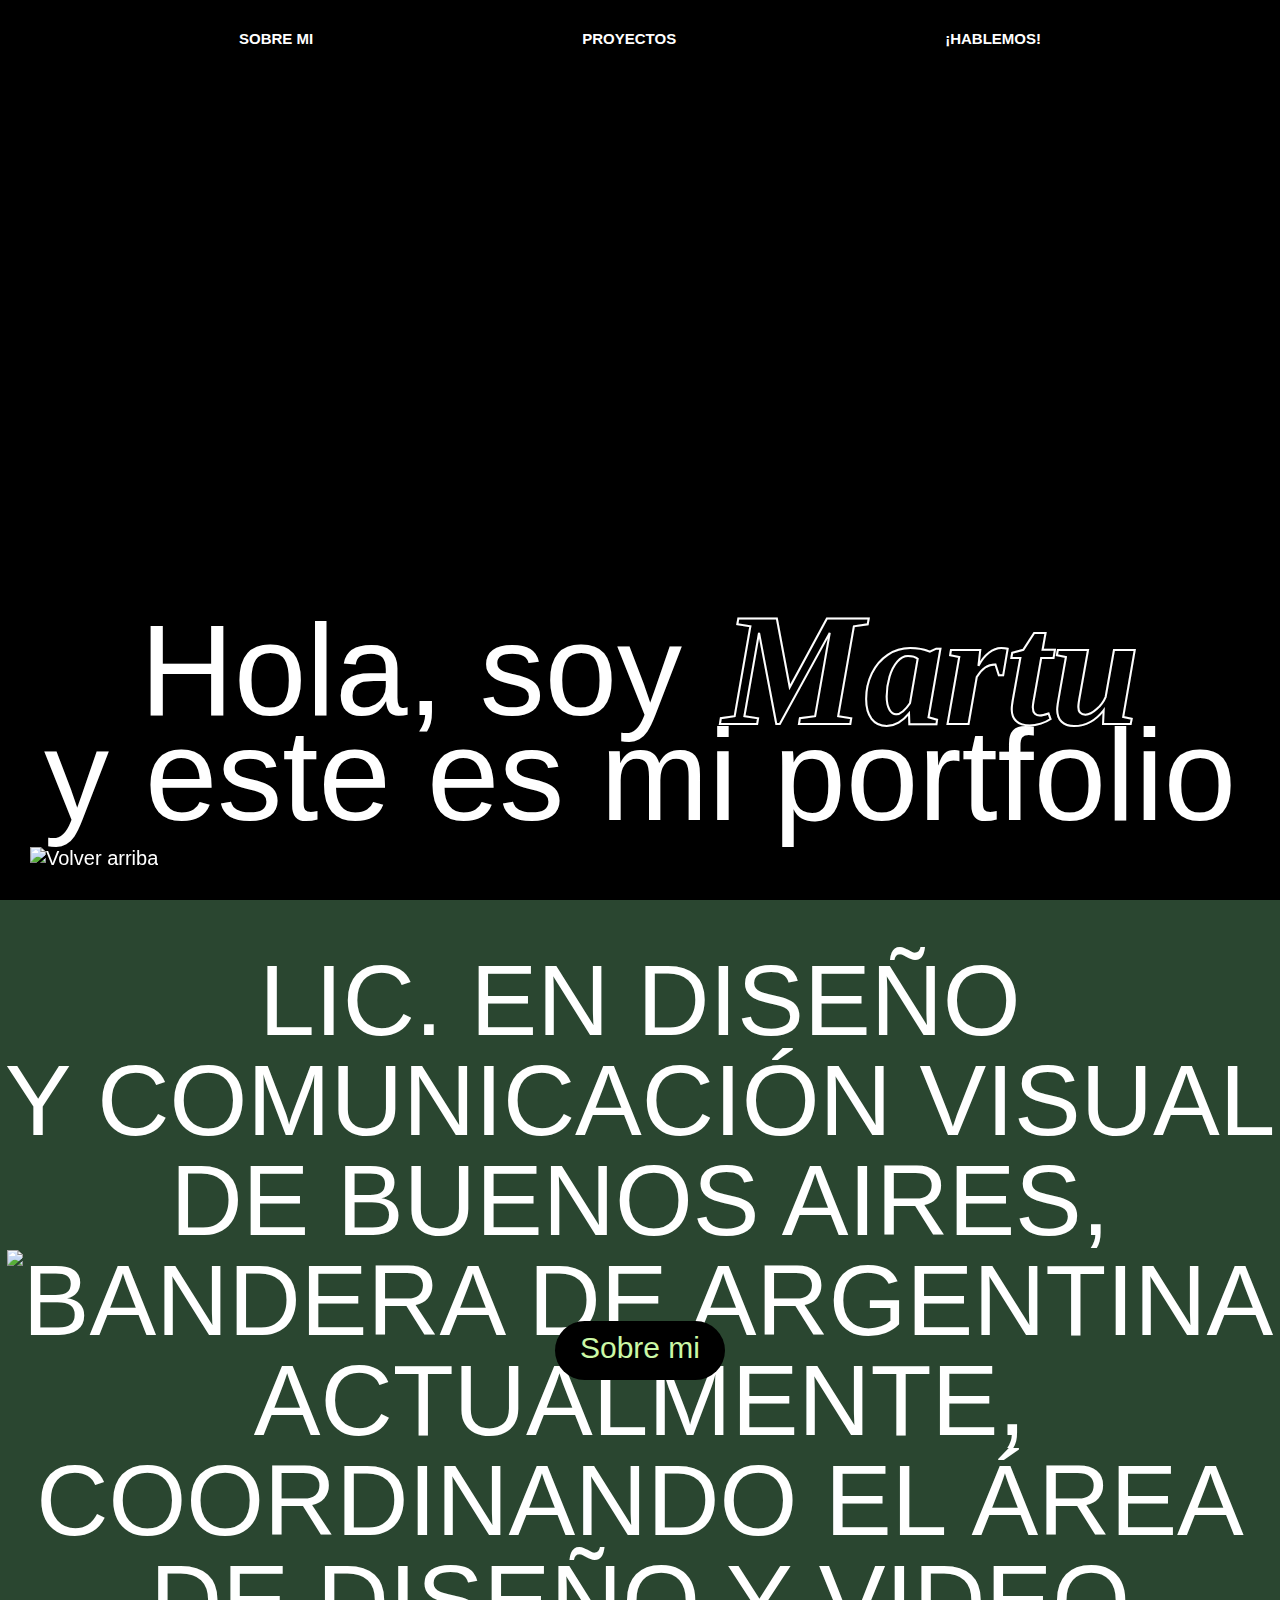
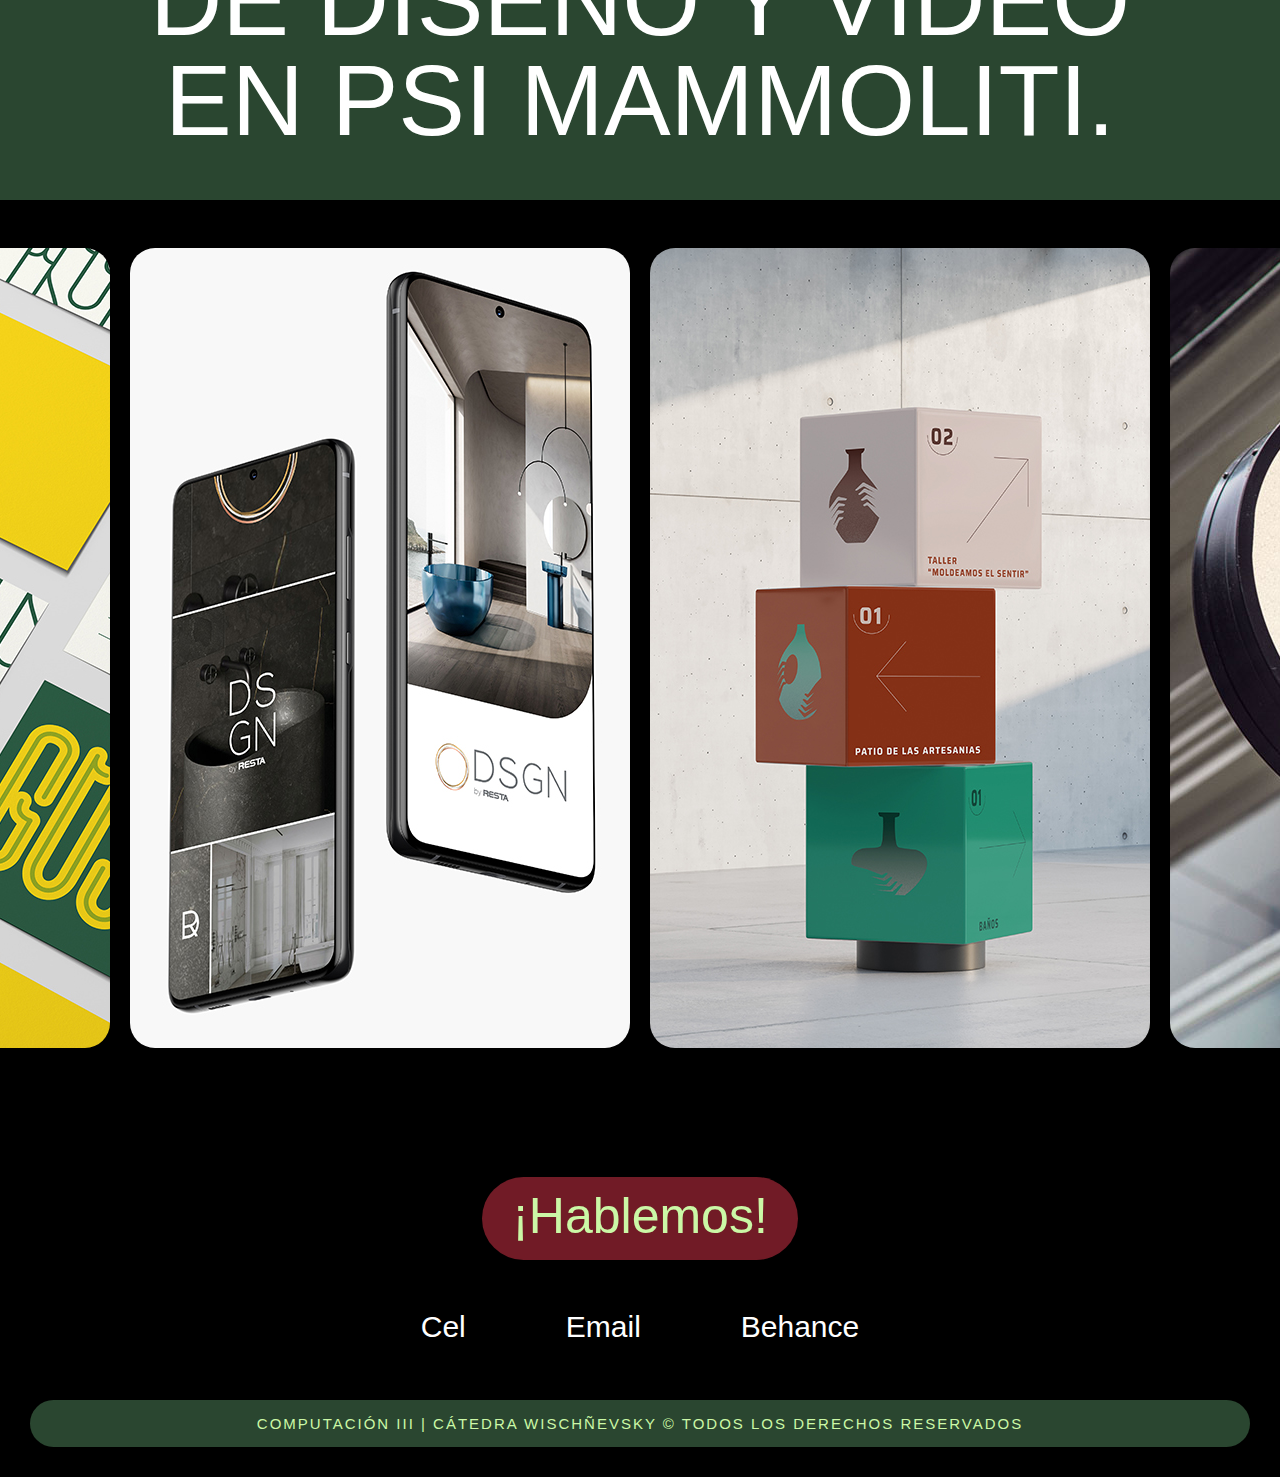
==== commit 1aaaa7fe: "terminando pt 2 - html contacto" ====
--- a/index.html
+++ b/index.html
@@ -2,21 +2,18 @@
 <html>
     <head>
         <meta charset="utf-8"/>
-        <title>Curriculum Martina Alzu</title>
+        <title>Portfolio Martina Alzu</title>
         <link href="estilos.css" rel="stylesheet" type="text/css">
         <link rel="icon" type="image/svg" href="img/favicon-v1.svg" width="32px"/>
-        <link rel="preconnect" href="https://fonts.googleapis.com">
-        <link rel="preconnect" href="https://fonts.gstatic.com" crossorigin>
-        <link href="https://fonts.googleapis.com/css2?family=Raleway:wght@100..900&display=swap" rel="stylesheet">
     </head>
     <body>
         <header id="inicio">
             <nav class="botones">
-                    <ul>
-                        <li><a href="#sobre-mi" target="_self">Sobre mi</a></li>
-                        <li><a href="#proyectos" target="_self">Proyectos</a></li>
-                        <li><a href="#hablemos" target="_self">¡Hablemos!</a></li>
-                    </ul>
+                <ul>
+                    <li><a href="index.html" target="_self">Sobre mi</a></li>
+                    <li><a href="proyectos.html" target="_self">Proyectos</a></li>
+                    <li><a href="hablemos.html" target="_self">¡Hablemos!</a></li>
+                </ul>
             </nav>
             <div class="intro">
                 <div class="nombre">
@@ -34,23 +31,27 @@
                 </p>
             </section>
             <section id="proyectos">
-                <div class="slider">
-                    <img src="img/flecha-slider.svg" alt="Deslizar" width="100px" height="100px" class="flecha-slider">
+                <div class="caja-proyectos">
                     <ul>
                         <li>
-                        <img src="img/gusto-thumbnail.jpg" width="500px" height="800px" alt="Branding Gusto">
+                            <a href="proyectos.html">
+                                <img src="img/gusto-thumbnail.jpg" width="500px" height="800px" alt="Branding Gusto">
+                            </a>
                         </li>
                         <li>
-                        <img src="img/dsgn-thumbnail.jpg" width="500px" height="800px" alt="Identidad DSGN">
+                            <a href="proyectos.html">
+                                <img src="img/dsgn-thumbnail.jpg" width="500px" height="800px" alt="Identidad DSGN">
+                            </a>
                         </li>
                         <li>
-                        <img src="img/kaolin-thumbnail.jpg" width="500px" height="800px" alt="Branding Kaolin">
+                            <a href="proyectos.html">
+                                <img src="img/kaolin-thumbnail.jpg" width="500px" height="800px" alt="Branding Kaolin">
+                            </a>
                         </li>
                         <li>
-                        <img src="img/estileza-thumbnail.jpg" width="500px" height="800px" alt="RRSS Estileza">
-                        </li>
-                        <li>
-                        <img src="img/resta-thumbnail.jpg" width="500px" height="800px" alt="Brochure Resta">
+                            <a href="proyectos.html">
+                                <img src="img/estileza-thumbnail.jpg" width="500px" height="800px" alt="RRSS Estileza">
+                            </a>
                         </li>
                     </ul>
                 </div>
--- a/estilos.css
+++ b/estilos.css
@@ -45,7 +45,7 @@
     box-sizing: border-box;
 }
 
-header {
+#inicio {
     background-image: url(img/banner_cv_v2.jpg);
     background-size: cover;
     background-repeat: no-repeat;
@@ -74,29 +74,37 @@
 }
 
 h1 {
-    font-size: 200px;
-    font-weight: 400;
+    font-size: 160px;
     margin: 0;
     font-family: 'Gt-SuperText';
+    font-style: italic;
+    -webkit-text-stroke-width: 2px;
+    -webkit-text-stroke-color: white;
+    color: #000;
 }
 
 h2 {
-    font-size: 200px;
+    font-size: 130px;
     font-weight: 100;
     color: #fff;
     margin: 0;
 }
 
+p {
+    margin: 0;
+}
+
 .intro {
     display: flex;
     flex-direction: column;
     align-items: center;
+    padding-bottom: 50px;
 }
 
 .nombre {
     display: flex;
-    gap: 50px;
-    line-height: 50px;
+    gap: 40px;
+    line-height: 60px;
 }
 
 .botones ul {
@@ -137,6 +145,7 @@
     align-items: center;
     height: 100vh;
     background-color: #2A4630;
+    cursor: url("img/estrella.png"), auto;
 }
 
 .info-personal {
@@ -160,6 +169,11 @@
     color: white;
 }
 
+ul {
+    padding: 0;
+    margin: 0;
+}
+
 nav a:hover {
     transition: 0.2s;
     padding: 10px;
@@ -167,37 +181,38 @@
     box-shadow: #CBF8A6 0 0 0 3px;
 }
 
+#proyectos {
+    height: 100vh;
+    display: flex;
+    align-items: center;
+}
+
 #proyectos ul {
+    display: flex;
+    gap: 20px;
+    justify-content: center;
+}
+
+.caja-proyectos img {
+    border-radius: 25px;
+}
+
+
+.caja-proyectos {
+    position: relative;
+    display: flex;
+    flex-direction: column;
+    overflow: hidden;
+}
+
+.caja-proyectos li {
     list-style: none;
-    display: flex;
-    gap: 20px;
-    height: 100vh;
-    align-items: center;
-}
-
-.slider img {
-    border-radius: 25px;
-}
-
-.slider {
-    overflow: hidden;
-    position: relative;
-}
-
-.slider img:hover {
+}
+
+.caja-proyectos img:hover {
     transition: 0.5s ease;
     border-radius: 25px;
     filter: brightness(50%);
-}
-
-.flecha-slider {
-    display: flex;
-    justify-content: flex-end;
-    position: absolute;
-    right: 210px;
-    bottom: 200px;
-    z-index: 900;
-    transform: translateX(-50%);
 }
 
 #hablemos {
@@ -238,6 +253,433 @@
     font-size: 50px;
 }
 
+/******* PROYECTOS *******/
+.proyectos {
+    font-weight: 300;
+    font-size: 200px;
+    color: #000;
+    -webkit-text-stroke-color: #fff;
+    -webkit-text-stroke-width: 2px;
+}
+
+.desc-proyectos {
+    text-transform: uppercase;
+    font-size: 20px;
+    font-weight: 200;
+    max-width: 450px;
+    border-color: #fff;
+    border-width: 0 0 0 2px;
+    border-style: solid;
+    padding-left: 20px;
+    height: 135px;
+}
+
+.titulo {
+    display: flex;
+    gap: 50px;
+    justify-content: space-evenly;
+    align-items: center;
+}
+
+.trabajos {
+    display: flex;
+    gap: 50px;
+    justify-content: center;
+    margin: 70px 0;
+}
+
+.texto-proyectos {
+    display: flex;
+    flex-direction: column;
+    gap: 20px;
+}
+
+.tituloyflecha {
+    display: flex;
+    gap: 100px;
+    align-items: center;
+    max-width: 400px;
+}
+
+h4 {
+    font-size: 80px;
+    font-weight: 200;
+    margin: 0;
+}
+
+.desc-interna {
+    font-size: 58px;
+    font-weight: 200;
+    max-width: 400px;
+}
+
+.numero {
+    font-size: 20px;
+    font-weight: 100;
+}
+
+.trabajos img {
+    border-radius: 20px;
+}
+
+.trabajos img:hover {
+    transition: 0.5s ease;
+    filter: brightness(50%);
+}
+
+/******* PROYECTO DSGN *******/
+
+.intro-proyectos {
+    display: flex;
+    height: 100vh;
+    justify-content: center;
+    align-items: center;
+    background-image: url(img/dsgn-background.jpg);
+    background-size: cover;
+    background-repeat: no-repeat;
+    background-attachment: fixed;
+}
+
+.presentacion-proyectos {
+    display: flex;
+    align-items: flex-end;
+    justify-content: center;
+}
+
+.presentacion-proyectos img {
+    border-radius: 20px;
+}
+
+.titulo-proyectos {
+    font-size: 100px;
+    font-weight: 200;
+    line-height: 90px;
+    text-transform: uppercase;
+    text-align: right;
+    color: #CBF8A6;
+    max-width: 550px;
+}
+
+.desc-proyectos-abierta {
+    display: flex;
+    flex-direction: column;
+    gap: 50px;
+    margin: 100px 0;
+}
+
+.parrafo-principal{
+    display: flex;
+    padding: 0 150px;
+}
+
+.parrafo-sec {
+    display: flex;
+    justify-content: flex-end;
+    padding: 0 150px;
+}
+
+.info-proyectos {
+    font-size: 60px;
+    color: #CBF8A6;
+    font-weight: 200;
+    max-width: 1100px;
+    line-height: 55px;
+}
+
+.info-extra-proyectos {
+    font-size: 20px;
+    font-weight: 200;
+    text-transform: uppercase;
+    max-width: 450px;
+    color: #CBF8A6;
+}
+
+/******* GALERIA DSGN *******/
+.miniaturas {
+    display: flex;
+    justify-content: center;
+    gap: 50px;
+    padding: 50px 0;
+}
+
+.miniaturas img {
+    border-radius: 15px;
+}
+
+.columnas {
+    display: flex;
+    flex-direction: column;
+    gap: 50px;
+}
+
+.columnas img:hover {
+    transition: 0.5s ease;
+    filter: brightness(50%);
+}
+
+#galeria {
+	display: none;
+	width: 100%;
+	justify-content: center;
+    align-items: center;
+	height: 100vh;
+	position: fixed;
+	top: 0;
+	z-index: 10;
+}
+
+#galeria-oculta {
+	display: flex;
+	width: 100%;
+	max-width: 1450px;
+	overflow: hidden;
+	z-index: 20;
+}
+
+.fraccion-galeria {
+	display: flex;
+	align-items: center;
+	background-repeat: no-repeat;
+	background-position: center;
+	background-size: contain;
+	width: 100%;
+	min-width: 1450px;
+	height: 90vh;
+	justify-content: space-between;
+}
+
+.primer-ultima-flecha {
+	visibility: hidden;
+}
+
+.close {
+	position: absolute;
+	top: 10px;
+	right: 2%;
+}
+
+.flecha:hover {
+    filter: brightness(50%)
+}
+
+.img {
+    margin: 0;
+    padding: 0;
+}
+
+#fondo-galeria {
+	background-color: black;
+	opacity: 0.9;
+	position: fixed;
+	top: 0;
+	width: 100%;
+	height: 100vh;
+	z-index: 0;
+}
+
+/*------IDS CON LAS IMÁGENES DE LA GALERÍA DSGN-------*/
+
+#foto-1-dsgn {
+    background-image: url(img/galerias/dsgn1.jpg);
+}
+
+#foto-2-dsgn {
+    background-image: url(img/galerias/dsgn2.jpg);
+}
+
+#foto-3-dsgn {
+    background-image: url(img/galerias/dsgn3.jpg);
+}
+
+#foto-4-dsgn {
+    background-image: url(img/galerias/dsgn4.jpg);
+}
+
+#foto-5-dsgn {
+    background-image: url(img/galerias/dsgn5.jpg);
+}
+
+#foto-6-dsgn {
+    background-image: url(img/galerias/dsgn6.jpg);
+}
+
+/******* PROYECTO KAOLIN *******/
+
+.titulo-proyectos-2 {
+    font-size: 100px;
+    font-weight: 200;
+    line-height: 90px;
+    text-transform: uppercase;
+    text-align: right;
+    color: #EB010E;
+    max-width: 550px;
+}
+
+.info-proyectos-2 {
+    font-size: 60px;
+    color: #EB010E;
+    font-weight: 200;
+    max-width: 1100px;
+    line-height: 55px;
+}
+
+.info-extra-proyectos-2 {
+    font-size: 20px;
+    font-weight: 200;
+    text-transform: uppercase;
+    max-width: 450px;
+    color: #EB010E;
+}
+
+/*------IDS CON LAS IMÁGENES DE LA GALERÍA KAOLÍN-------*/
+
+#foto-1-kao {
+    background-image: url(img/galerias/kao1.jpg);
+}
+
+#foto-2-kao {
+    background-image: url(img/galerias/kao2.jpg);
+}
+
+#foto-3-kao {
+    background-image: url(img/galerias/kao3.jpg);
+}
+
+#foto-4-kao {
+    background-image: url(img/galerias/kao4.jpg);
+}
+
+#foto-5-kao {
+    background-image: url(img/galerias/kao5.jpg);
+}
+
+#foto-6-kao {
+    background-image: url(img/galerias/kao6.jpg);
+}
+
+.intro-proyectos-2 {
+    display: flex;
+    height: 100vh;
+    justify-content: center;
+    align-items: center;
+    background-image: url(img/kaolin-background.jpg);
+    background-size: cover;
+    background-repeat: no-repeat;
+    background-attachment: fixed;
+}
+
+.video {
+    display: flex;
+    justify-content: center;
+}
+
+video {
+    border-radius: 15px;
+}
+
+
+/*------HABLEMOS-------*/
+
+.titulo-contacto {
+    font-size: 100px;
+    font-weight: 200;
+    color: #CBF8A6;
+    margin: 0;
+}
+
+.frase-contacto {
+    font-size: 30px;
+    font-weight: 200;
+    color: #CBF8A6;
+    max-width: 300px;
+}
+
+.info-contacto {
+    display: flex;
+    flex-direction: column;
+    justify-content: space-between;
+}
+
+aside {
+    display: flex;
+    gap: 50px;
+}
+
+.links {
+    border: 2px solid;
+    border-color: #F8AB07;
+    color: #fff;
+    padding: 10px 30px;
+    text-transform: uppercase;
+    font-size: 15px;
+    letter-spacing: 2px;
+    font-weight: 200;
+    border-radius: 10px;
+}
+
+.links:hover {
+    background-color: #F8AB07;
+    color: #000;
+}
+
+.contacto {
+    background-image: url(img/background-hablemos.jpg);
+    background-size: cover;
+    background-repeat: no-repeat;
+    background-attachment: fixed;
+    display: flex;
+    height: 80vh;
+    align-items: center;
+    justify-content: center;
+}
+
+.contacto article {
+    display: flex;
+    gap: 80px;
+}
+
+form {
+    display: flex;
+    flex-direction: column;
+    gap: 30px;
+    width: 40vw;;
+}
+
+input, textarea {
+    background-color: #ffffff;
+    padding: 20px;
+    border-radius: 10px;
+    font-weight: 200;
+    color: #000;
+    border-color: #000;
+    border-width: 2px;
+    font-size: 20px;
+    font-family: 'helvetica';
+}
+
+textarea {
+    height: 30vh;
+}
+
+.enviar {
+    background-color: #CBF8A6;
+    border: 2px solid #000;
+    font-size: 20px;
+    color: #000;
+    border-radius: 10px;
+    display: flex;
+    align-items: center;
+    flex-direction: column;
+    padding: 15px;
+}
+
+.enviar:hover {
+    border: 2px solid #000;
+    background: #1E9055;
+}
+
+/*------FOOTER-------*/
+
 footer {
     display: flex;
     justify-content: center;
@@ -248,5 +690,6 @@
     letter-spacing:2px;
     background-color: #2A4630;
     border-radius: 50px;
+    padding: 15px;
     margin: 30px;
 }